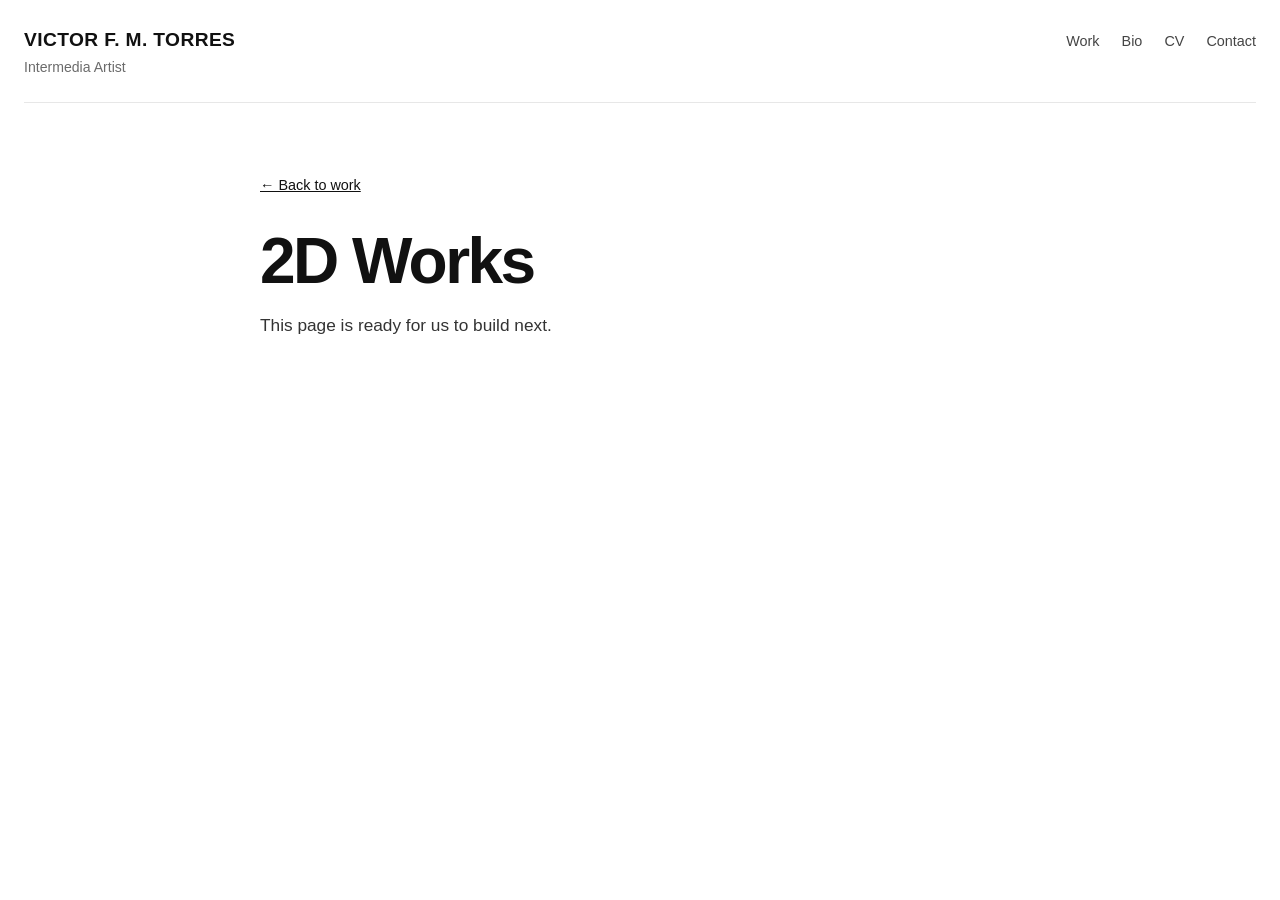
==== projects/2d-works.html @ 6d04a823 "assets and project folder images and project subpages committed" ====
<!doctype html>
<html lang="en">
<head>
  <meta charset="utf-8">
  <meta name="viewport" content="width=device-width, initial-scale=1">
  <title>2D Works | Victor F. M. Torres</title>
  <link rel="stylesheet" href="../style.css">
</head>
<body>
<header class="site-header">
  <a class="identity" href="../index.html">
    <h1>Victor F. M. Torres</h1>
    <p>Intermedia Artist</p>
  </a>
  <nav aria-label="Primary navigation">
    <a href="../index.html">Work</a>
    <a href="../bio.html">Bio</a>
    <a href="../cv.html">CV</a>
    <a href="../contact.html">Contact</a>
  </nav>
</header>
<main class="simple-page">
  <a class="back-link" href="../index.html">← Back to work</a>
  <h2>2D Works</h2>
  <p>This page is ready for us to build next.</p>
</main>
</body>
</html>
---- style.css ----
:root {
  --bg: #ffffff;
  --text: #111111;
  --muted: #6b6b6b;
  --line: #e7e7e7;
  --max-width: 1320px;
}
* { box-sizing: border-box; }
html { scroll-behavior: smooth; }
body {
  margin: 0;
  background: var(--bg);
  color: var(--text);
  font-family: Arial, Helvetica, sans-serif;
  line-height: 1.45;
  -webkit-font-smoothing: antialiased;
}
a { color: inherit; }
img { max-width: 100%; display: block; }

.site-header,
.site-footer,
main {
  width: min(calc(100% - 48px), var(--max-width));
  margin: 0 auto;
}

.site-header {
  padding: 30px 0 24px;
  border-bottom: 1px solid var(--line);
  display: flex;
  justify-content: space-between;
  gap: 28px;
  align-items: baseline;
}

.identity { text-decoration: none; display: inline-block; }
.identity h1 {
  margin: 0;
  font-size: 1.2rem;
  line-height: 1;
  letter-spacing: .02em;
  font-weight: 700;
  text-transform: uppercase;
}
.identity p {
  margin: 8px 0 0;
  color: var(--muted);
  font-size: .88rem;
}

nav {
  display: flex;
  gap: 22px;
  flex-wrap: wrap;
  justify-content: flex-end;
}
nav a {
  text-decoration: none;
  color: #444;
  font-size: .9rem;
}
nav a:hover,
nav a:focus-visible {
  color: #000;
  text-decoration: underline;
  text-underline-offset: 4px;
}

.intro {
  padding: 72px 0 58px;
  max-width: 820px;
}
.intro p {
  margin: 0;
  font-size: clamp(1.35rem, 2.7vw, 2.45rem);
  line-height: 1.18;
  letter-spacing: -.025em;
}

.work-grid {
  display: grid;
  grid-template-columns: repeat(2, minmax(0, 1fr));
  gap: 58px 34px;
  padding-bottom: 90px;
}

.project-card { min-width: 0; }
.project-card a { text-decoration: none; }
.project-image {
  width: 100%;
  background: #f4f4f4;
  overflow: hidden;
}
.project-image img {
  width: 100%;
  height: auto;
  transition: opacity .18s ease;
}
.project-card a:hover img,
.project-card a:focus-visible img { opacity: .86; }

.project-title {
  margin: 13px 0 0;
  font-size: 1rem;
  line-height: 1.25;
  font-weight: 500;
}
.project-card a:hover .project-title,
.project-card a:focus-visible .project-title {
  text-decoration: underline;
  text-underline-offset: 4px;
}
.project-card.full-width {
  grid-column: 1 / -1;
  max-width: calc(50% - 17px);
}

.site-footer {
  border-top: 1px solid var(--line);
  padding: 25px 0 42px;
  color: var(--muted);
  display: flex;
  justify-content: space-between;
  gap: 20px;
  font-size: .82rem;
}

.simple-page {
  max-width: 760px;
  padding: 70px 0 110px;
}
.simple-page h2 {
  margin: 0 0 20px;
  font-size: clamp(2rem, 5vw, 4rem);
  line-height: 1;
  letter-spacing: -.04em;
}
.simple-page p {
  font-size: 1.08rem;
  color: #333;
}
.back-link {
  display: inline-block;
  margin-bottom: 34px;
  font-size: .9rem;
}

@media (max-width: 760px) {
  .site-header { display: block; padding-top: 24px; }
  nav {
    margin-top: 20px;
    justify-content: flex-start;
    gap: 14px 20px;
  }
  .intro { padding: 48px 0 40px; }
  .work-grid {
    grid-template-columns: 1fr;
    gap: 42px;
    padding-bottom: 65px;
  }
  .project-card.full-width {
    grid-column: auto;
    max-width: none;
  }
  .site-footer { display: block; }
  .site-footer span + span {
    display: block;
    margin-top: 5px;
  }
}
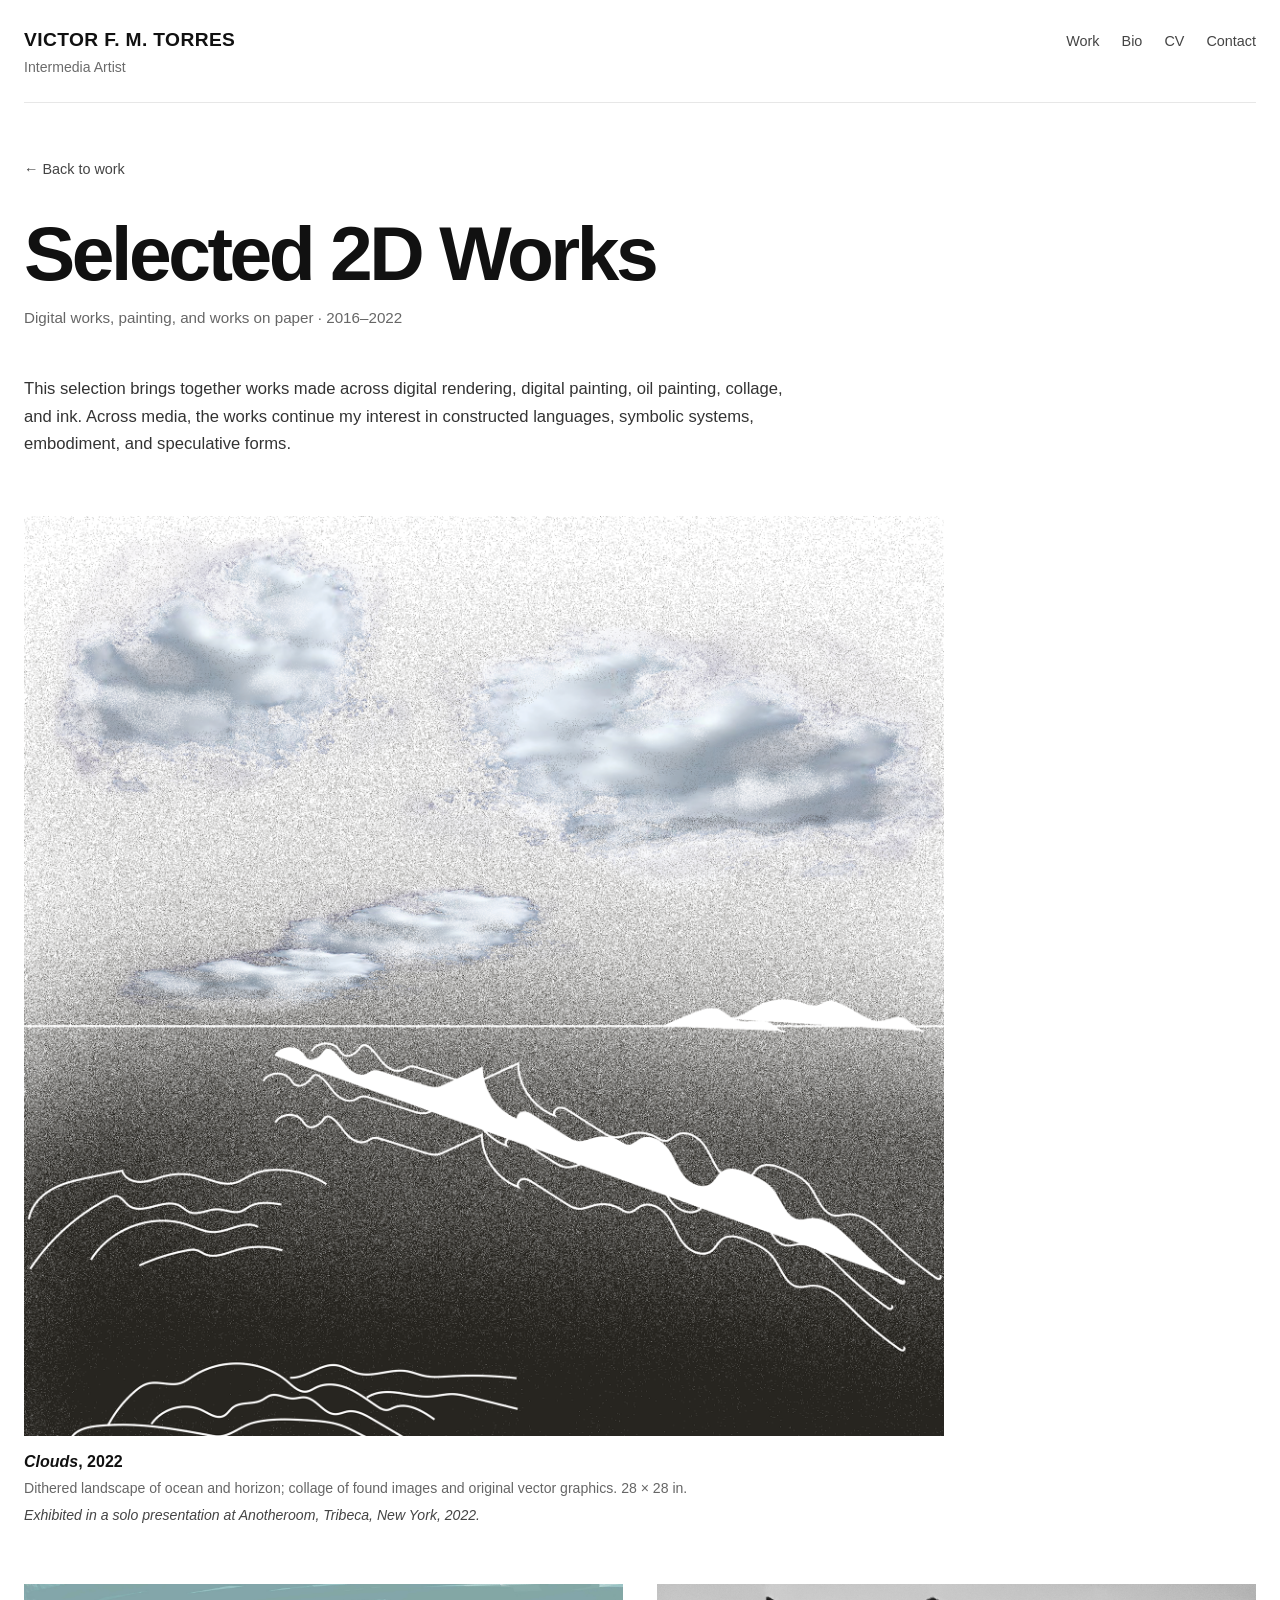
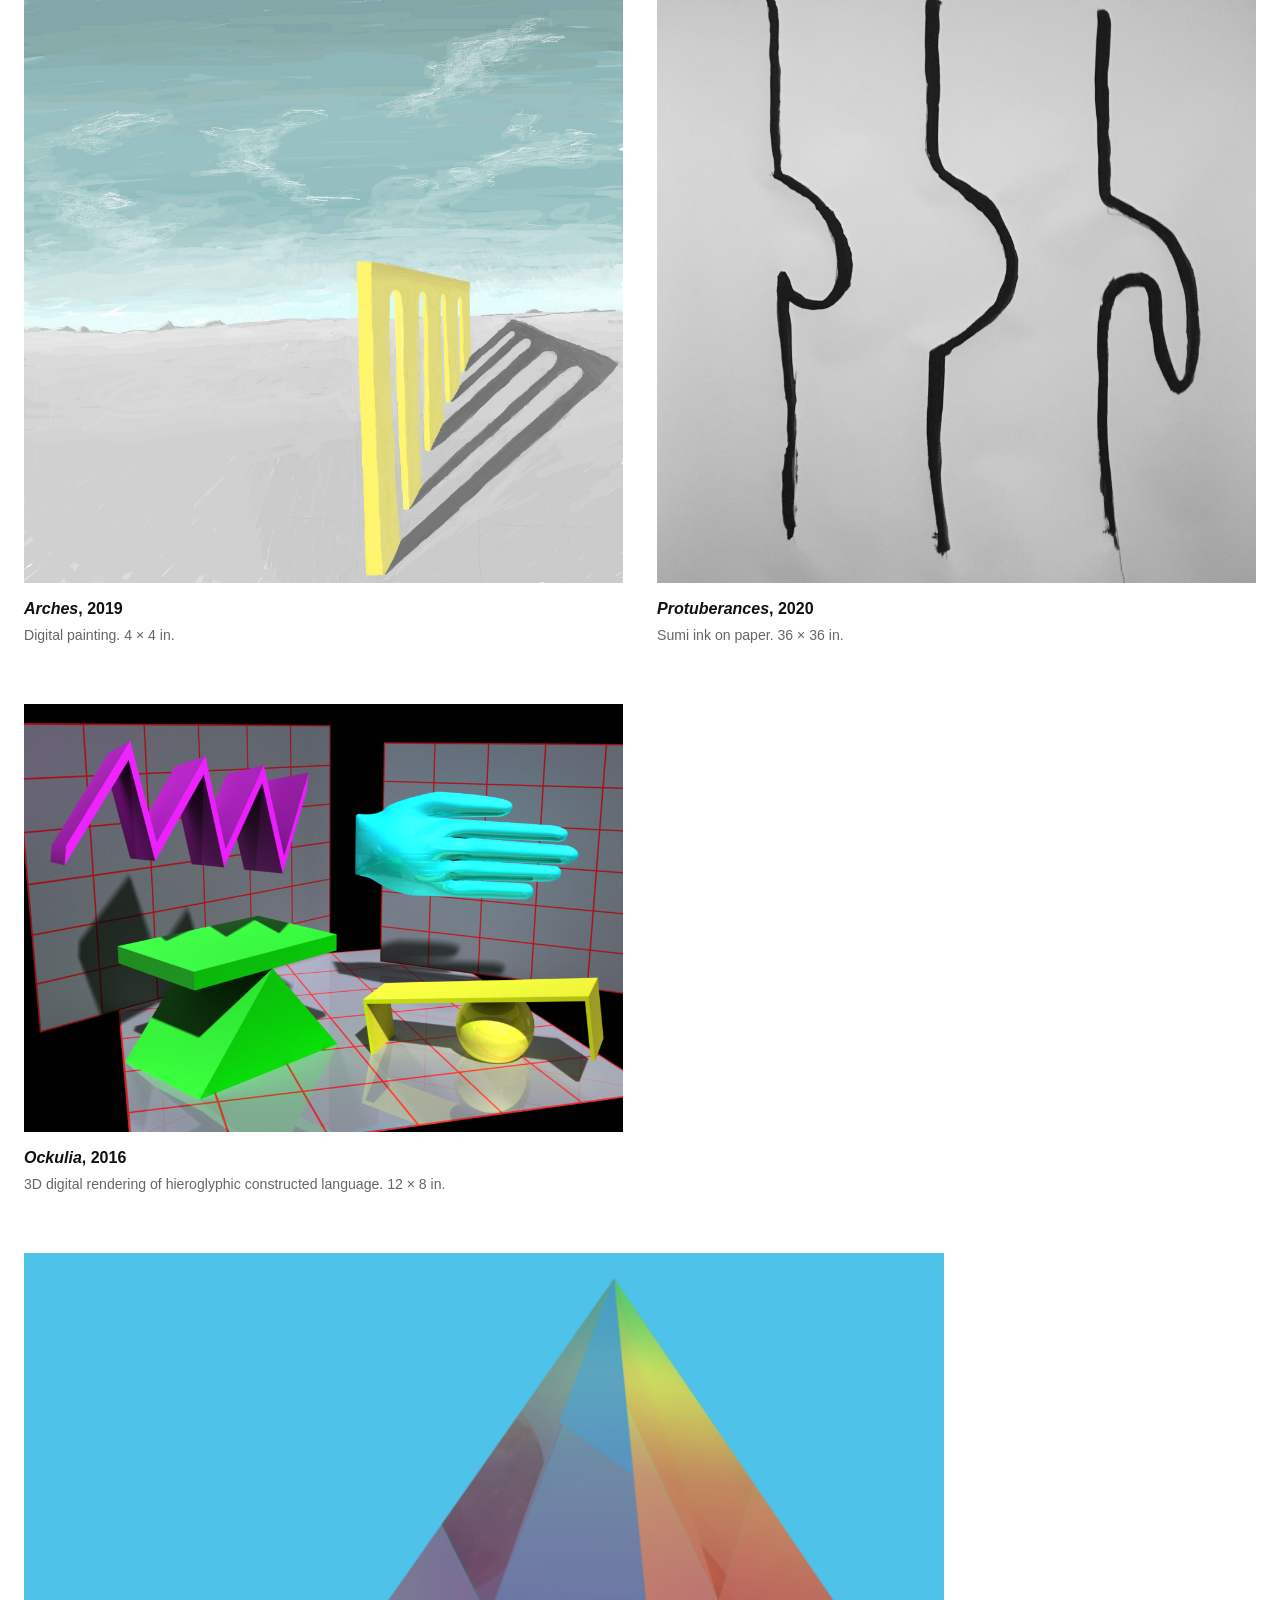
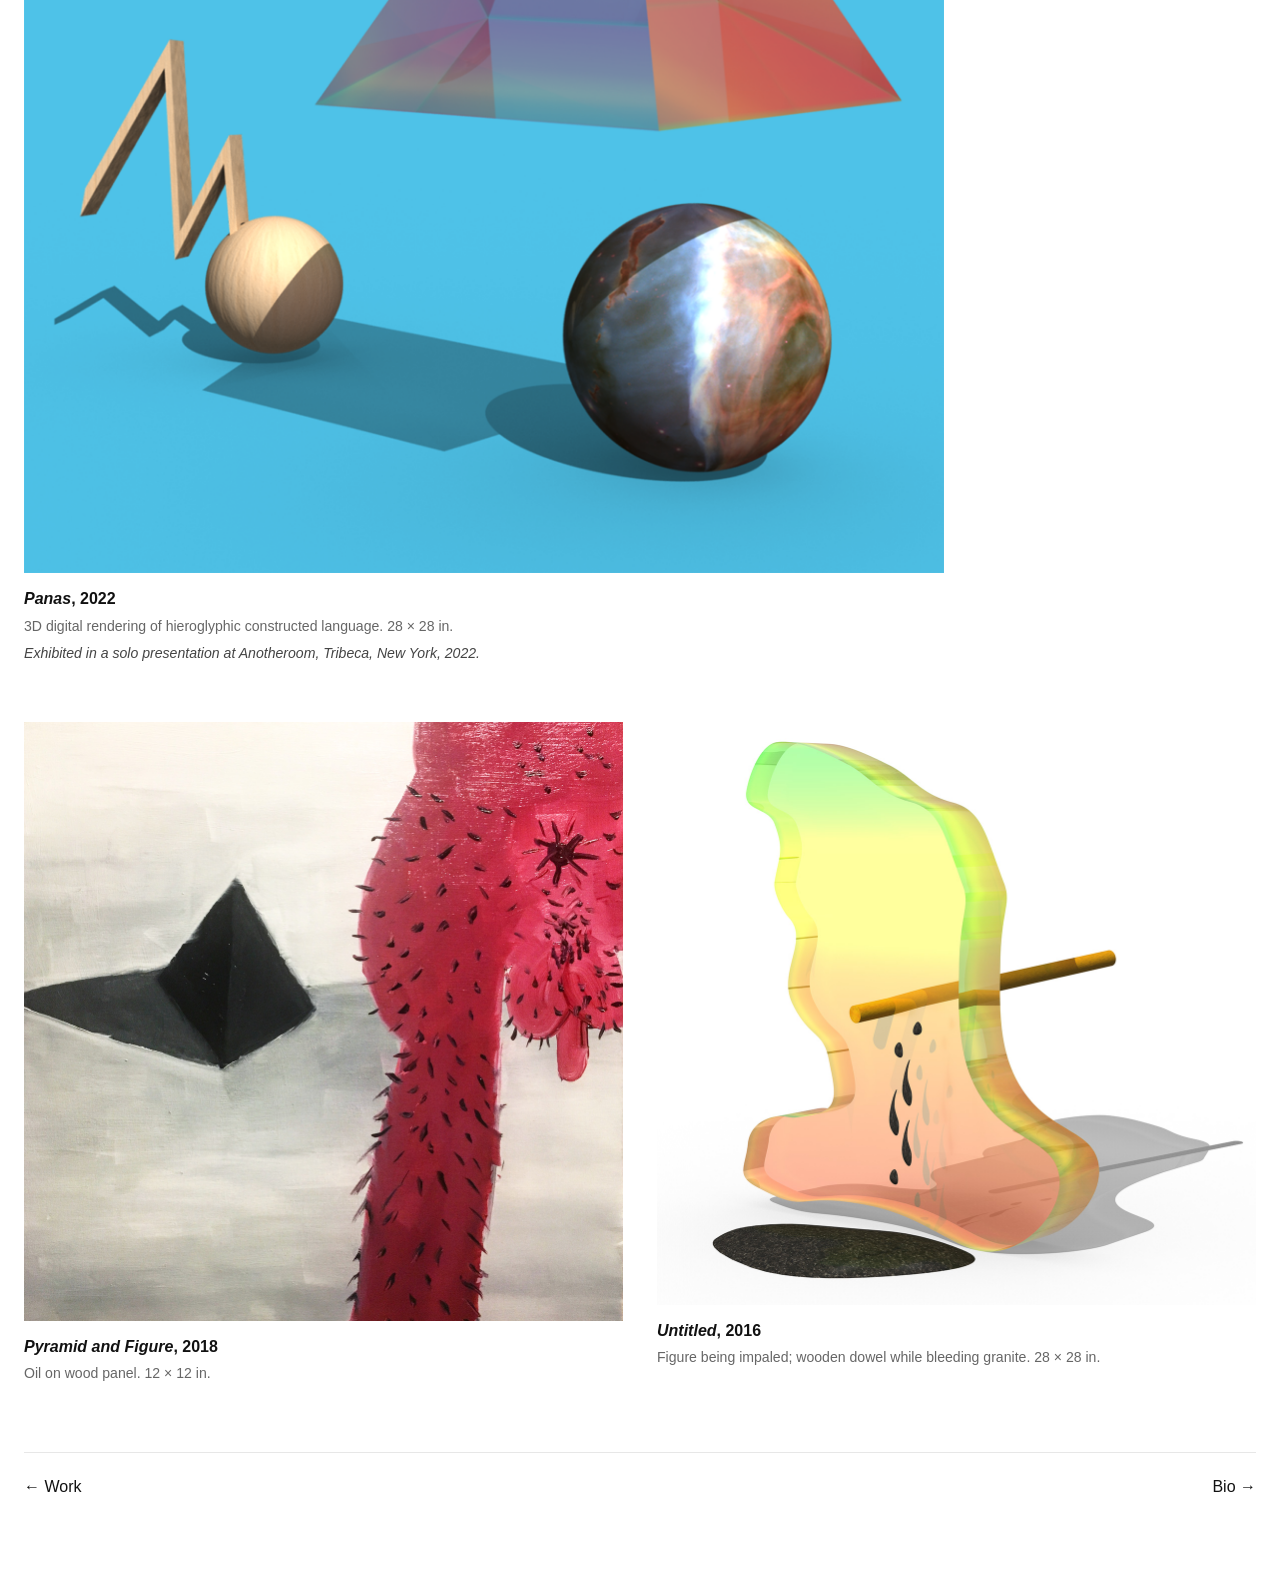
==== commit 23eba24c: "2d-works page renamed had wrong name for 2d-works .html" ====
--- a/projects/2d-works.html
+++ b/projects/2d-works.html
@@ -3,26 +3,115 @@
 <head>
   <meta charset="utf-8">
   <meta name="viewport" content="width=device-width, initial-scale=1">
-  <title>2D Works | Victor F. M. Torres</title>
+  <meta name="description" content="Selected 2D works by Victor F. M. Torres.">
+  <title>Selected 2D Works | Victor F. M. Torres</title>
   <link rel="stylesheet" href="../style.css">
+  <link rel="stylesheet" href="../project.css">
 </head>
 <body>
-<header class="site-header">
-  <a class="identity" href="../index.html">
-    <h1>Victor F. M. Torres</h1>
-    <p>Intermedia Artist</p>
-  </a>
-  <nav aria-label="Primary navigation">
-    <a href="../index.html">Work</a>
-    <a href="../bio.html">Bio</a>
-    <a href="../cv.html">CV</a>
-    <a href="../contact.html">Contact</a>
-  </nav>
-</header>
-<main class="simple-page">
-  <a class="back-link" href="../index.html">← Back to work</a>
-  <h2>2D Works</h2>
-  <p>This page is ready for us to build next.</p>
-</main>
+  <header class="site-header">
+    <a class="identity" href="../index.html">
+      <h1>Victor F. M. Torres</h1>
+      <p>Intermedia Artist</p>
+    </a>
+    <nav aria-label="Primary navigation">
+      <a href="../index.html">Work</a>
+      <a href="../bio.html">Bio</a>
+      <a href="../cv.html">CV</a>
+      <a href="../contact.html">Contact</a>
+    </nav>
+  </header>
+
+  <main class="project-page">
+    <a class="project-back" href="../index.html">← Back to work</a>
+
+    <header class="project-header">
+      <h2>Selected 2D Works</h2>
+      <p class="project-meta">Digital works, painting, and works on paper · 2016–2022</p>
+    </header>
+
+    <section class="works-intro">
+      <p>This selection brings together works made across digital rendering, digital painting, oil painting, collage, and ink. Across media, the works continue my interest in constructed languages, symbolic systems, embodiment, and speculative forms.</p>
+    </section>
+
+    <section class="two-d-grid" aria-label="Selected 2D works">
+
+      <article class="two-d-work featured">
+        <figure class="two-d-image">
+          <img src="../assets/images/selected-2d-works/01-clouds.png" alt="Dithered black-and-white ocean horizon with pale clouds and white abstract wave-like forms">
+        </figure>
+        <div class="two-d-caption">
+          <h3><em>Clouds</em>, 2022</h3>
+          <p>Dithered landscape of ocean and horizon; collage of found images and original vector graphics. 28 × 28 in.</p>
+          <p class="exhibited">Exhibited in a solo presentation at Anotheroom, Tribeca, New York, 2022.</p>
+        </div>
+      </article>
+      <article class="two-d-work">
+        <figure class="two-d-image">
+          <img src="../assets/images/selected-2d-works/02-arches.jpg" alt="Digital landscape with a yellow architectural form casting a striped shadow beneath a pale blue sky">
+        </figure>
+        <div class="two-d-caption">
+          <h3><em>Arches</em>, 2019</h3>
+          <p>Digital painting. 4 × 4 in.</p>
+          
+        </div>
+      </article>
+      <article class="two-d-work">
+        <figure class="two-d-image">
+          <img src="../assets/images/selected-2d-works/03-protuberances.jpg" alt="Three vertical black sumi ink lines with curved protrusions on a light ground">
+        </figure>
+        <div class="two-d-caption">
+          <h3><em>Protuberances</em>, 2020</h3>
+          <p>Sumi ink on paper. 36 × 36 in.</p>
+          
+        </div>
+      </article>
+      <article class="two-d-work">
+        <figure class="two-d-image">
+          <img src="../assets/images/selected-2d-works/04-ockulia.png" alt="Colorful 3D rendering with abstract geometric symbols and a cyan hand">
+        </figure>
+        <div class="two-d-caption">
+          <h3><em>Ockulia</em>, 2016</h3>
+          <p>3D digital rendering of hieroglyphic constructed language. 12 × 8 in.</p>
+          
+        </div>
+      </article>
+      <article class="two-d-work featured">
+        <figure class="two-d-image">
+          <img src="../assets/images/selected-2d-works/05-panas.png" alt="3D rendering on a cyan ground with a translucent pyramid, spheres, and angular glyph-like forms">
+        </figure>
+        <div class="two-d-caption">
+          <h3><em>Panas</em>, 2022</h3>
+          <p>3D digital rendering of hieroglyphic constructed language. 28 × 28 in.</p>
+          <p class="exhibited">Exhibited in a solo presentation at Anotheroom, Tribeca, New York, 2022.</p>
+        </div>
+      </article>
+      <article class="two-d-work">
+        <figure class="two-d-image">
+          <img src="../assets/images/selected-2d-works/06-pyramid-and-figure.jpg" alt="Painting with a black pyramid casting a shadow beside a cropped pink figure">
+        </figure>
+        <div class="two-d-caption">
+          <h3><em>Pyramid and Figure</em>, 2018</h3>
+          <p>Oil on wood panel. 12 × 12 in.</p>
+          
+        </div>
+      </article>
+      <article class="two-d-work">
+        <figure class="two-d-image">
+          <img src="../assets/images/selected-2d-works/07-untitled.jpg" alt="Translucent abstract figure pierced by a wooden dowel with dark drops falling beneath it">
+        </figure>
+        <div class="two-d-caption">
+          <h3><em>Untitled</em>, 2016</h3>
+          <p>Figure being impaled; wooden dowel while bleeding granite. 28 × 28 in.</p>
+          
+        </div>
+      </article>
+    </section>
+
+    <div class="project-end">
+      <a href="../index.html">← Work</a>
+      <a href="../bio.html">Bio →</a>
+    </div>
+  </main>
 </body>
 </html>
--- a/project.css
+++ b/project.css
@@ -0,0 +1,25 @@
+.project-page{width:min(calc(100% - 48px),1320px);margin:0 auto;padding:54px 0 90px}
+.project-back{display:inline-block;margin-bottom:38px;color:#444;text-decoration:none;font-size:.9rem}
+.project-back:hover{text-decoration:underline;text-underline-offset:4px}
+.project-header{max-width:940px;margin-bottom:46px}
+.project-header h2{margin:0 0 16px;font-size:clamp(2.5rem,6vw,5.8rem);line-height:.96;letter-spacing:-.045em;font-weight:600}
+.project-meta{margin:0;color:#666;font-size:.95rem}
+.project-end{display:flex;justify-content:space-between;gap:20px;margin-top:68px;padding-top:22px;border-top:1px solid #e7e7e7}
+.project-end a{text-decoration:none}
+.project-end a:hover{text-decoration:underline;text-underline-offset:4px}
+
+.works-intro{max-width:760px;margin:0 0 58px;color:#333;font-size:1.04rem;line-height:1.65}
+.two-d-grid{display:grid;grid-template-columns:repeat(2,minmax(0,1fr));gap:58px 34px;margin:0 0 68px}
+.two-d-work{min-width:0}
+.two-d-image{margin:0;background:#f4f4f4}
+.two-d-image img{width:100%;height:auto;display:block}
+.two-d-caption{margin-top:14px}
+.two-d-caption h3{margin:0 0 5px;font-size:1rem;font-weight:600}
+.two-d-caption p{margin:0;color:#666;font-size:.88rem;line-height:1.5}
+.two-d-caption .exhibited{margin-top:6px;color:#444;font-style:italic}
+.two-d-work.featured{grid-column:1/-1;max-width:920px}
+@media(max-width:760px){
+  .project-page{width:min(calc(100% - 32px),1320px);padding-top:38px}
+  .two-d-grid{grid-template-columns:1fr;gap:42px}
+  .two-d-work.featured{grid-column:auto;max-width:none}
+}
